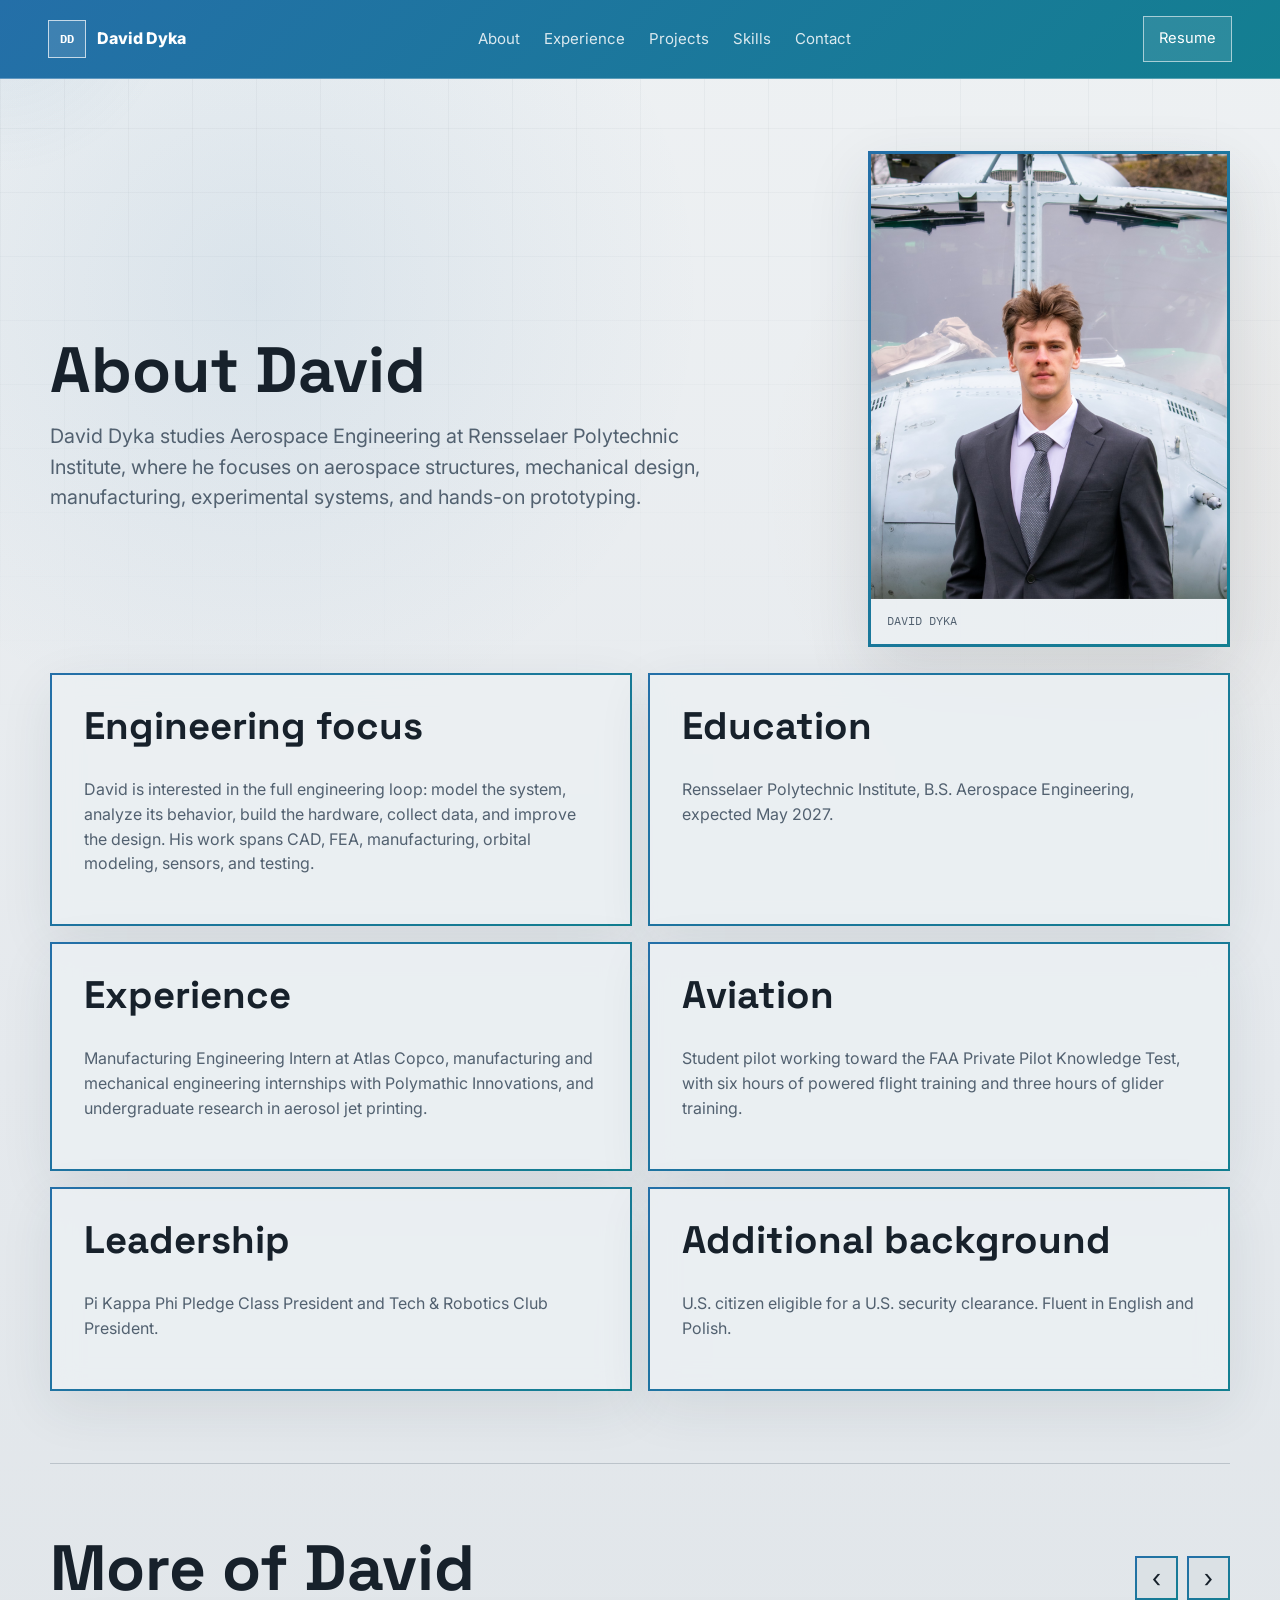
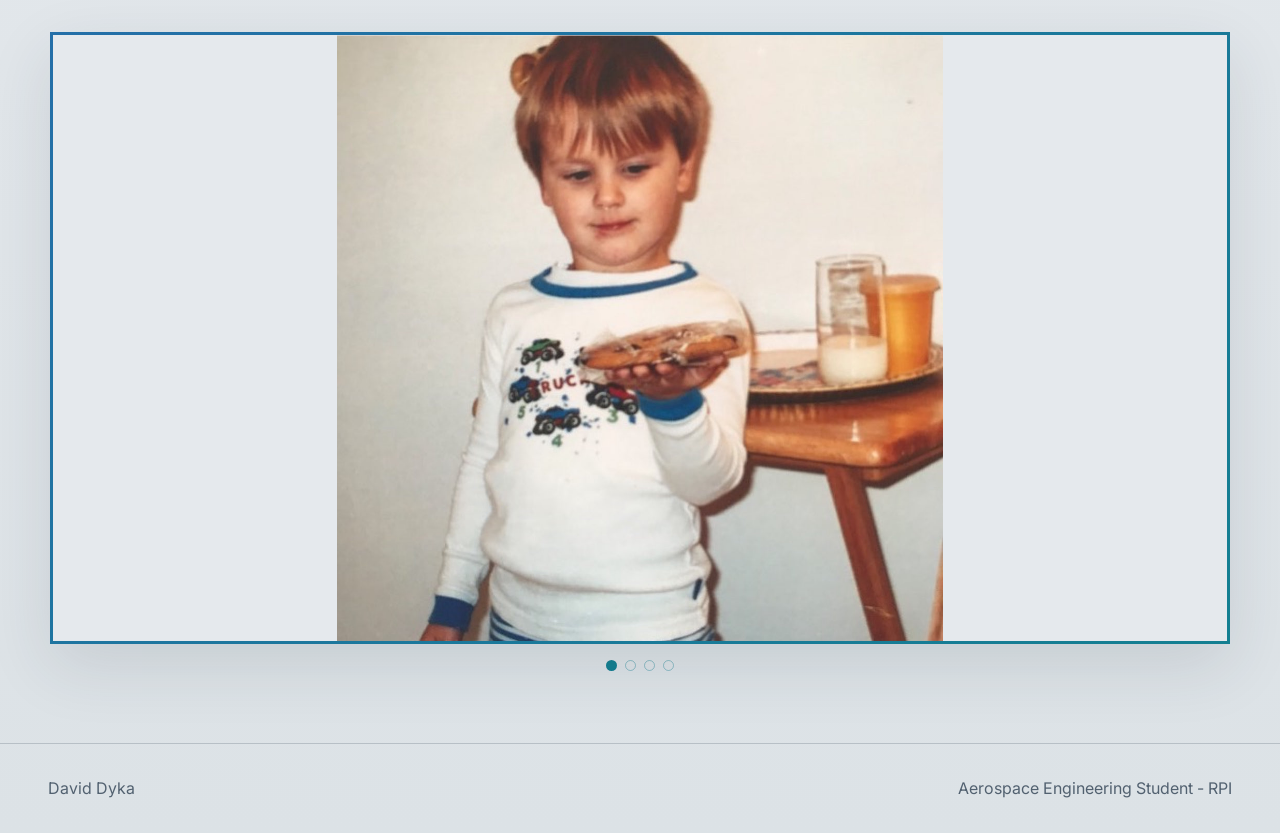
==== about.html @ f2275cb6 "Publish engineering portfolio" ====
<!DOCTYPE html>
<html lang="en">
  <head>
    <meta charset="UTF-8" />
    <meta name="viewport" content="width=device-width, initial-scale=1.0" />
    <title>About | David Dyka</title>
    <link rel="preconnect" href="https://fonts.googleapis.com" />
    <link rel="preconnect" href="https://fonts.gstatic.com" crossorigin />
    <link
      href="https://fonts.googleapis.com/css2?family=IBM+Plex+Mono:wght@500;600&family=Inter:wght@400;500;600;700;800&family=Space+Grotesk:wght@500;600;700&display=swap"
      rel="stylesheet"
    />
    <link rel="stylesheet" href="styles.css" />
  </head>
  <body>
    <div class="cursor-glow" aria-hidden="true"></div>
    <header class="site-header">
      <a href="index.html#top" class="brand" aria-label="David Dyka home">
        <span class="brand-mark">DD</span>
        <span>David Dyka</span>
      </a>
      <nav class="desktop-nav" aria-label="Primary navigation">
        <a href="about.html">About</a>
        <a href="index.html#experience">Experience</a>
        <a href="index.html#projects">Projects</a>
        <a href="index.html#skills">Skills</a>
        <a href="contact.html">Contact</a>
      </nav>
      <a class="nav-resume" href="resume.html">Resume</a>
    </header>

    <main class="page-main section-shell">
      <section class="about-hero">
        <div class="page-hero">
          <h1>About David</h1>
          <p class="hero-statement">
            David Dyka studies Aerospace Engineering at Rensselaer Polytechnic Institute,
            where he focuses on aerospace structures, mechanical design, manufacturing,
            experimental systems, and hands-on prototyping.
          </p>
        </div>
        <figure class="portrait-card reveal">
          <img src="assets/about/david-portrait.png" alt="Portrait of David Dyka" />
          <figcaption>David Dyka</figcaption>
        </figure>
      </section>

      <section class="page-grid">
        <article class="detail-panel reveal">
          <h2>Engineering focus</h2>
          <p>
            David is interested in the full engineering loop: model the system, analyze
            its behavior, build the hardware, collect data, and improve the design. His
            work spans CAD, FEA, manufacturing, orbital modeling, sensors, and testing.
          </p>
        </article>
        <article class="detail-panel reveal">
          <h2>Education</h2>
          <p>
            Rensselaer Polytechnic Institute, B.S. Aerospace Engineering, expected May
            2027.
          </p>
        </article>
        <article class="detail-panel reveal">
          <h2>Experience</h2>
          <p>
            Manufacturing Engineering Intern at Atlas Copco, manufacturing and
            mechanical engineering internships with Polymathic Innovations, and
            undergraduate research in aerosol jet printing.
          </p>
        </article>
        <article class="detail-panel reveal">
          <h2>Aviation</h2>
          <p>
            Student pilot working toward the FAA Private Pilot Knowledge Test, with six
            hours of powered flight training and three hours of glider training.
          </p>
        </article>
        <article class="detail-panel reveal">
          <h2>Leadership</h2>
          <p>
            Pi Kappa Phi Pledge Class President and Tech & Robotics Club President.
          </p>
        </article>
        <article class="detail-panel reveal">
          <h2>Additional background</h2>
          <p>
            U.S. citizen eligible for a U.S. security clearance. Fluent in English and
            Polish.
          </p>
        </article>
      </section>

      <section class="about-slideshow reveal" aria-label="David Dyka life slideshow">
        <div class="section-heading split">
          <div>
            <h2>More of David</h2>
          </div>
          <div class="slideshow-controls" aria-label="Slideshow controls">
            <button class="slide-button" type="button" data-slide-prev aria-label="Previous slide">‹</button>
            <button class="slide-button" type="button" data-slide-next aria-label="Next slide">›</button>
          </div>
        </div>

        <div class="slideshow" data-slideshow>
          <figure class="slide active">
            <img src="assets/about/life-1.jpg" alt="David in the mountains" />
          </figure>
          <figure class="slide">
            <img src="assets/about/life-2.png" alt="David as a child" />
          </figure>
          <figure class="slide">
            <img src="assets/about/life-3.png" alt="David on a jet ski" />
          </figure>
          <figure class="slide">
            <img src="assets/about/life-4.jpg" alt="David at a space exhibit" />
          </figure>
        </div>

        <div class="slide-dots" aria-label="Choose slide">
          <button class="active" type="button" data-slide-dot="0" aria-label="Show slide 1"></button>
          <button type="button" data-slide-dot="1" aria-label="Show slide 2"></button>
          <button type="button" data-slide-dot="2" aria-label="Show slide 3"></button>
          <button type="button" data-slide-dot="3" aria-label="Show slide 4"></button>
        </div>
      </section>
    </main>

    <footer>
      <span>David Dyka</span>
      <span>Aerospace Engineering Student - RPI</span>
    </footer>
    <script src="script.js"></script>
  </body>
</html>
---- styles.css ----
:root {
  --bg: #e5e9ed;
  --bg-2: #d6dce1;
  --panel: rgba(235, 239, 242, 0.92);
  --panel-strong: #e0e5e9;
  --text: #17212b;
  --muted: #526170;
  --soft: #768391;
  --line: rgba(39, 58, 73, 0.2);
  --blue: #246fa8;
  --cyan: #137f91;
  --amber: #b86c26;
  --green: #387e59;
  --accent-gradient: linear-gradient(135deg, var(--blue), var(--cyan));
  --shadow: 0 22px 60px rgba(38, 51, 63, 0.12);
  color-scheme: light;
}

* {
  box-sizing: border-box;
}

html {
  scroll-behavior: smooth;
}

body {
  margin: 0;
  min-height: 100vh;
  background:
    radial-gradient(circle at 20% 12%, rgba(36, 111, 168, 0.09), transparent 28rem),
    radial-gradient(circle at 88% 20%, rgba(184, 108, 38, 0.06), transparent 23rem),
    linear-gradient(180deg, #eef1f3 0%, var(--bg) 44%, #dce2e6 100%);
  color: var(--text);
  font-family: Inter, system-ui, sans-serif;
  line-height: 1.55;
  overflow-x: hidden;
}

body::before {
  content: "";
  position: fixed;
  inset: 0;
  z-index: -2;
  background-image:
    linear-gradient(rgba(39, 58, 73, 0.045) 1px, transparent 1px),
    linear-gradient(90deg, rgba(39, 58, 73, 0.045) 1px, transparent 1px);
  background-size: 64px 64px;
  mask-image: linear-gradient(to bottom, black, transparent 82%);
}

a {
  color: inherit;
  text-decoration: none;
}

img {
  display: block;
  max-width: 100%;
}

button {
  font: inherit;
}

.cursor-glow {
  position: fixed;
  width: 22rem;
  height: 22rem;
  pointer-events: none;
  z-index: -1;
  border-radius: 50%;
  background: radial-gradient(circle, rgba(36, 111, 168, 0.08), transparent 70%);
  transform: translate(-50%, -50%);
}

.site-header {
  position: sticky;
  top: 0;
  z-index: 20;
  display: flex;
  align-items: center;
  justify-content: space-between;
  gap: 1rem;
  padding: 1rem clamp(1rem, 4vw, 3rem);
  border-bottom: 1px solid rgba(255, 255, 255, 0.28);
  background: var(--accent-gradient);
  color: #ffffff;
  backdrop-filter: blur(18px);
}

.brand,
.desktop-nav,
.hero-metrics,
.filter-row {
  display: flex;
  align-items: center;
}

.brand {
  gap: 0.7rem;
  font-weight: 800;
}

.brand-mark {
  display: grid;
  width: 2.35rem;
  height: 2.35rem;
  place-items: center;
  border: 1px solid rgba(255, 255, 255, 0.7);
  background: rgba(255, 255, 255, 0.12);
  color: #ffffff;
  font-family: "IBM Plex Mono", monospace;
  font-size: 0.78rem;
}

.desktop-nav {
  gap: 1.5rem;
  color: rgba(255, 255, 255, 0.84);
  font-size: 0.94rem;
}

.desktop-nav a:hover,
.nav-resume:hover {
  color: #ffffff;
}

.nav-resume {
  padding: 0.65rem 0.95rem;
  border: 1px solid rgba(255, 255, 255, 0.58);
  background: rgba(255, 255, 255, 0.1);
  color: #ffffff;
  font-size: 0.92rem;
}

.section-shell {
  width: min(1180px, calc(100% - 2rem));
  margin: 0 auto;
}

.hero {
  display: grid;
  grid-template-columns: minmax(0, 0.92fr) minmax(23rem, 1.08fr);
  gap: clamp(2rem, 5vw, 5rem);
  min-height: calc(100vh - 4.4rem);
  align-items: center;
  padding: 5rem 0 4rem;
}

.eyebrow,
.section-kicker,
.project-label,
.role-type {
  margin: 0 0 0.9rem;
  color: var(--cyan);
  font-family: "IBM Plex Mono", monospace;
  font-size: 0.76rem;
  font-weight: 600;
  letter-spacing: 0;
  text-transform: uppercase;
}

h1,
h2,
h3,
p {
  margin-top: 0;
}

h1,
h2,
h3 {
  font-family: "Space Grotesk", Inter, sans-serif;
  letter-spacing: 0;
  line-height: 1;
}

.hero h1 {
  margin-bottom: 0.5rem;
  font-size: clamp(4.1rem, 11vw, 9.6rem);
}

.hero h2 {
  margin-bottom: 1.4rem;
  color: #34495b;
  font-size: clamp(1.7rem, 4vw, 3.4rem);
}

.hero-statement {
  max-width: 43rem;
  margin-top: 1.15rem;
  color: var(--muted);
  font-size: clamp(1.04rem, 2vw, 1.24rem);
}

.hero-actions,
.contact-actions {
  display: flex;
  flex-wrap: wrap;
  gap: 0.8rem;
  margin-top: 2rem;
}

.button {
  display: inline-flex;
  align-items: center;
  justify-content: center;
  gap: 0.65rem;
  min-height: 3.15rem;
  padding: 0.8rem 1.15rem;
  border: 1px solid transparent;
  font-weight: 800;
  transition: transform 180ms ease, border-color 180ms ease, background 180ms ease;
}

.button:hover {
  transform: translateY(-2px);
}

.button svg {
  width: 1.1rem;
  fill: none;
  stroke: currentColor;
  stroke-linecap: round;
  stroke-linejoin: round;
  stroke-width: 2;
}

.primary {
  background: var(--accent-gradient);
  color: #ffffff;
}

.secondary {
  border: 2px solid transparent;
  border-image: var(--accent-gradient) 1;
  background: rgba(218, 224, 229, 0.82);
}

.hero-metrics {
  flex-wrap: wrap;
  gap: 0.55rem;
  margin-top: 2rem;
}

.hero-metrics span,
.tags span,
.build-list span {
  border: 2px solid transparent;
  border-image: var(--accent-gradient) 1;
  background: rgba(218, 224, 229, 0.82);
  color: #3e4e5d;
  font-family: "IBM Plex Mono", monospace;
  font-size: 0.78rem;
  font-weight: 600;
}

.hero-metrics span {
  padding: 0.45rem 0.7rem;
}

.hero-visual {
  position: relative;
  min-height: 35rem;
  overflow: hidden;
  border: 5px solid transparent;
  border-image: var(--accent-gradient) 1;
  background: var(--panel-strong);
  box-shadow: var(--shadow);
  transform-style: preserve-3d;
}

.hero-visual img {
  width: 100%;
  height: 100%;
  min-height: 35rem;
  object-fit: cover;
}

.telemetry-panel {
  position: absolute;
  right: 1rem;
  bottom: 1rem;
  z-index: 2;
  width: min(18rem, calc(100% - 2rem));
  padding: 1rem;
  border: 1px solid rgba(19, 127, 145, 0.24);
  background: rgba(226, 231, 235, 0.92);
  backdrop-filter: blur(14px);
}

.telemetry-panel span {
  display: block;
  margin-bottom: 0.35rem;
  color: var(--amber);
  font-family: "IBM Plex Mono", monospace;
  font-size: 0.7rem;
}

.telemetry-panel strong {
  font-family: "Space Grotesk", sans-serif;
  font-size: 1.05rem;
}

.intro,
.contact {
  display: grid;
  grid-template-columns: 0.85fr 1.15fr;
  gap: clamp(1.5rem, 5vw, 5rem);
  align-items: center;
  padding: 5rem 0;
  border-top: 1px solid var(--line);
}

.intro h2,
.section-heading h2,
.hobby-card h2,
.contact h2,
.page-hero h1,
.project-detail h1 {
  max-width: 48rem;
  margin-bottom: 0;
  font-size: clamp(2.1rem, 5vw, 4rem);
}

.intro p:last-child,
.archive .split > p,
.hobby-card p,
.contact p {
  color: var(--muted);
  font-size: 1.05rem;
}

.experience,
.projects,
.skills,
.archive,
.hobbies {
  padding: 4.5rem 0;
}

.section-heading {
  margin-bottom: 2rem;
}

.split {
  display: flex;
  align-items: end;
  justify-content: space-between;
  gap: 2rem;
}

.filter-row {
  flex-wrap: wrap;
  gap: 0.55rem;
}

.filter-button {
  min-height: 2.4rem;
  padding: 0.45rem 0.75rem;
  border: 2px solid transparent;
  border-image: var(--accent-gradient) 1;
  background: rgba(218, 224, 229, 0.84);
  color: var(--muted);
  cursor: pointer;
}

.filter-button.active,
.filter-button:hover {
  background: rgba(196, 215, 222, 0.92);
  color: var(--text);
}

.timeline {
  display: grid;
  gap: 1rem;
  position: relative;
}

.timeline::before {
  content: "";
  position: absolute;
  left: 1.15rem;
  top: 1rem;
  bottom: 1rem;
  width: 1px;
  background: linear-gradient(var(--cyan), rgba(184, 108, 38, 0.34));
}

.experience-card,
.skill-panel,
.hobby-card,
.project-card,
.image-card,
.detail-panel,
.resume-panel {
  border: 2px solid transparent;
  border-image: var(--accent-gradient) 1;
  background: var(--panel);
  box-shadow: 0 16px 50px rgba(38, 51, 63, 0.09);
  backdrop-filter: blur(14px);
}

.experience-card {
  position: relative;
  display: grid;
  grid-template-columns: 12rem minmax(0, 1fr);
  gap: 1.25rem;
  align-items: center;
  margin-left: 3.2rem;
  padding: 1.45rem;
}

.experience-card img {
  width: 100%;
  aspect-ratio: 4 / 3;
  padding: 0.8rem;
  object-fit: contain;
  border: 0;
  background: transparent;
}

.experience-card::before {
  content: "";
  position: absolute;
  left: -2.45rem;
  top: 1.35rem;
  width: 0.8rem;
  height: 0.8rem;
  border: 1px solid var(--cyan);
  background: var(--bg);
  transform: rotate(45deg);
}

.experience-card h3,
.project-card h3,
.skill-panel h3 {
  margin-bottom: 0.45rem;
  font-size: 1.45rem;
}

.org {
  margin-bottom: 0.75rem;
  color: var(--amber);
  font-weight: 800;
}

.experience-card p:last-child,
.project-card p,
.skill-panel p {
  color: var(--muted);
}

.learn-more {
  display: inline-flex;
  margin-top: 0.35rem;
  color: var(--cyan);
  font-family: "IBM Plex Mono", monospace;
  font-size: 0.78rem;
  font-weight: 600;
  text-transform: uppercase;
}

.contact-panel {
  display: grid;
  grid-template-columns: minmax(0, 1fr) minmax(18rem, 0.75fr);
  gap: 1rem;
  align-items: stretch;
}

.contact-card {
  display: flex;
  flex-direction: column;
  justify-content: space-between;
  min-height: 16rem;
}

.contact-links {
  display: grid;
  gap: 0.8rem;
  margin-top: 2rem;
}

.project-grid,
.skill-grid {
  display: grid;
  grid-template-columns: repeat(4, minmax(0, 1fr));
  gap: 1rem;
}

.project-card {
  display: flex;
  min-height: 30rem;
  overflow: hidden;
  flex-direction: column;
  transition: opacity 220ms ease, transform 220ms ease, border-color 220ms ease;
}

.project-card:focus-visible,
.image-card:focus-visible,
.button:focus-visible,
.nav-resume:focus-visible,
.desktop-nav a:focus-visible {
  outline: 2px solid var(--cyan);
  outline-offset: 4px;
}

.project-card.hide {
  display: none;
}

.project-card:hover {
  border-color: rgba(19, 127, 145, 0.4);
}

.project-photo-pair {
  display: grid;
  grid-template-columns: 1fr 1fr;
  height: 12rem;
  border-bottom: 1px solid var(--line);
  background: var(--panel-strong);
}

.project-photo-pair img {
  width: 100%;
  height: 100%;
  object-fit: cover;
}

.project-photo-pair img + img {
  border-left: 1px solid var(--line);
}

.project-cover-image {
  width: 100%;
  height: 12rem;
  object-fit: cover;
  border-bottom: 1px solid var(--line);
  background: var(--panel-strong);
}

.project-visual {
  height: 12rem;
  border-bottom: 1px solid var(--line);
  background-color: #d5dce1;
  background-image:
    linear-gradient(135deg, rgba(19, 127, 145, 0.1), transparent 45%),
    linear-gradient(rgba(39, 58, 73, 0.06) 1px, transparent 1px),
    linear-gradient(90deg, rgba(39, 58, 73, 0.06) 1px, transparent 1px);
  background-size: auto, 28px 28px, 28px 28px;
  position: relative;
}

.project-visual::before,
.project-visual::after {
  content: "";
  position: absolute;
  border: 1px solid rgba(19, 127, 145, 0.4);
}

.shm-visual {
  display: grid;
  place-items: end center;
  padding: 1.2rem;
  background-color: #d3dbe0;
  background-image:
    url("data:image/svg+xml,%3Csvg xmlns='http://www.w3.org/2000/svg' viewBox='0 0 1000 300'%3E%3Cpolyline points='0,150 90,150 120,142 145,166 170,105 195,212 220,50 245,252 270,88 295,195 320,125 345,164 370,142 400,151 1000,151' fill='none' stroke='%23137f91' stroke-width='8' stroke-linejoin='round'/%3E%3C/svg%3E"),
    linear-gradient(rgba(39, 58, 73, 0.08) 1px, transparent 1px),
    linear-gradient(90deg, rgba(39, 58, 73, 0.08) 1px, transparent 1px);
  background-position: center, center, center;
  background-repeat: no-repeat, repeat, repeat;
  background-size: 88% auto, 28px 28px, 28px 28px;
}

.shm-visual::before,
.shm-visual::after {
  display: none;
}

.shm-visual span {
  padding: 0.45rem 0.7rem;
  border: 1px solid var(--line);
  background: rgba(229, 234, 238, 0.92);
  color: var(--muted);
  font-family: "IBM Plex Mono", monospace;
  font-size: 0.72rem;
  text-transform: uppercase;
}

.launcher::before {
  width: 7.5rem;
  height: 2.1rem;
  left: 19%;
  top: 42%;
  transform: rotate(-12deg);
}

.launcher::after {
  width: 3.6rem;
  height: 3.6rem;
  right: 18%;
  top: 35%;
  border-radius: 50%;
}

.wiper::before {
  width: 8rem;
  height: 8rem;
  left: 24%;
  top: 18%;
  border-radius: 50%;
  border-color: rgba(184, 108, 38, 0.38);
}

.wiper::after {
  width: 9rem;
  height: 0.3rem;
  right: 15%;
  top: 56%;
  transform: rotate(-28deg);
}

.aerosol::before {
  width: 0.6rem;
  height: 6rem;
  left: 48%;
  top: 14%;
  background: rgba(19, 127, 145, 0.07);
}

.aerosol::after {
  width: 8rem;
  height: 2.2rem;
  left: 28%;
  bottom: 18%;
  border-color: rgba(56, 126, 89, 0.42);
}

.plant::before {
  width: 7rem;
  height: 4.5rem;
  left: 19%;
  top: 36%;
}

.plant::after {
  width: 4.2rem;
  height: 4.2rem;
  right: 18%;
  top: 31%;
  border-radius: 0.4rem;
  border-color: rgba(56, 126, 89, 0.42);
}

.project-content {
  flex: 1;
  padding: 1.2rem;
  background: rgba(229, 234, 238, 0.98);
  border-top: 1px solid var(--line);
}

.project-content .project-label {
  display: inline-flex;
  margin-bottom: 0.8rem;
  padding: 0.28rem 0.5rem;
  background: rgba(233, 238, 242, 0.9);
}

.tags {
  display: flex;
  flex-wrap: wrap;
  gap: 0.42rem;
  margin-top: 1rem;
}

.tags span {
  padding: 0.3rem 0.48rem;
  font-size: 0.68rem;
}

.spec-row {
  display: grid;
  grid-template-columns: repeat(3, 1fr);
  border-top: 1px solid var(--line);
}

.spec-row span {
  padding: 0.72rem 0.55rem;
  color: var(--soft);
  font-family: "IBM Plex Mono", monospace;
  font-size: 0.68rem;
  text-align: center;
}

.spec-row span + span {
  border-left: 1px solid var(--line);
}

.skill-grid {
  grid-template-columns: repeat(2, minmax(0, 1fr));
}

.skill-panel {
  padding: 1.5rem;
}

.hobby-card {
  padding: clamp(1.4rem, 5vw, 3rem);
  background:
    linear-gradient(135deg, rgba(36, 111, 168, 0.08), transparent 42%),
    linear-gradient(180deg, rgba(226, 231, 235, 0.96), rgba(210, 217, 223, 0.92));
}

.image-card-grid {
  display: grid;
  grid-template-columns: repeat(3, minmax(0, 1fr));
  gap: 1rem;
}

.hobby-grid {
  margin-top: 1rem;
}

.hobby-card .split {
  align-items: center;
}

.hobby-card p {
  max-width: 48rem;
  margin-bottom: 0;
}

.hobby-slideshow {
  height: min(68vh, 40rem);
  margin-top: 1rem;
}

.hobby-slideshow .slide img {
  height: calc(100% - 3.2rem);
  padding: 1rem;
  object-fit: contain;
  background: var(--bg-2);
}

.hobby-slideshow .slide figcaption {
  min-height: 3.2rem;
  background: var(--panel-strong);
  font-weight: 600;
}

.image-card {
  overflow: hidden;
  transition: transform 180ms ease, border-color 180ms ease;
}

.image-card:hover {
  border-color: rgba(19, 127, 145, 0.4);
  transform: translateY(-3px);
}

.image-card img {
  width: 100%;
  aspect-ratio: 16 / 10;
  object-fit: cover;
  border-bottom: 1px solid var(--line);
  background: var(--panel-strong);
}

.image-card h3 {
  margin: 0;
  padding: 1rem;
  font-size: 1.12rem;
}

.archive .image-card {
  border: 1px solid var(--line);
  border-image: none;
}

.page-main {
  padding: 4.5rem 0;
}

.page-hero,
.project-detail {
  padding: clamp(3rem, 8vw, 6rem) 0 3rem;
}

.page-hero p,
.project-detail p,
.detail-panel p,
.resume-panel p,
.project-detail li {
  color: var(--muted);
}

.page-hero h1,
.project-detail h1 {
  margin-bottom: 1rem;
  max-width: 58rem;
}

.page-grid {
  display: grid;
  grid-template-columns: 1fr 1fr;
  gap: 1rem;
}

.about-hero {
  display: grid;
  grid-template-columns: minmax(0, 1fr) minmax(18rem, 0.48fr);
  gap: clamp(1.5rem, 5vw, 4rem);
  align-items: center;
}

.portrait-card {
  margin: 0;
  margin-bottom: 1.6rem;
  overflow: hidden;
  border: 3px solid transparent;
  border-image: var(--accent-gradient) 1;
  background: var(--panel);
  box-shadow: var(--shadow);
}

.portrait-card img {
  width: 100%;
  aspect-ratio: 4 / 5;
  object-fit: cover;
  background: var(--panel-strong);
}

.portrait-card figcaption,
.slide figcaption {
  color: var(--muted);
  font-family: "IBM Plex Mono", monospace;
  font-size: 0.74rem;
  padding: 0.85rem 1rem;
  text-transform: uppercase;
}

.about-slideshow {
  margin-top: 4.5rem;
  padding-top: 4.5rem;
  border-top: 1px solid var(--line);
}

.slideshow-controls {
  display: flex;
  gap: 0.55rem;
}

.slide-button {
  display: grid;
  width: 2.7rem;
  height: 2.7rem;
  place-items: center;
  border: 2px solid transparent;
  border-image: var(--accent-gradient) 1;
  background: rgba(218, 224, 229, 0.86);
  color: var(--text);
  cursor: pointer;
  font-size: 1.6rem;
  line-height: 1;
}

.slide-button:hover {
  background: rgba(196, 215, 222, 0.92);
}

.slideshow {
  position: relative;
  height: min(68vh, 42rem);
  min-height: 28rem;
  overflow: hidden;
  border: 3px solid transparent;
  border-image: var(--accent-gradient) 1;
  background: var(--panel);
  box-shadow: var(--shadow);
}

.slide {
  position: absolute;
  inset: 0;
  display: block;
  margin: 0;
  opacity: 0;
  pointer-events: none;
  transform: translateX(1.2rem);
  transition: opacity 380ms ease, transform 380ms ease;
}

.slide.active {
  opacity: 1;
  pointer-events: auto;
  transform: translateX(0);
}

.slide img {
  width: 100%;
  height: 100%;
  object-fit: contain;
  background: var(--bg);
}

.slide-dots {
  display: flex;
  justify-content: center;
  gap: 0.5rem;
  margin-top: 1rem;
}

.slide-dots button {
  width: 0.7rem;
  height: 0.7rem;
  padding: 0;
  border: 1px solid rgba(19, 127, 145, 0.38);
  border-radius: 999px;
  background: transparent;
  cursor: pointer;
}

.slide-dots button.active {
  background: var(--cyan);
}

.detail-panel,
.resume-panel {
  padding: clamp(1.3rem, 4vw, 2rem);
}

.detail-panel h2,
.resume-panel h2 {
  font-size: clamp(1.6rem, 3vw, 2.4rem);
}

.project-detail-layout {
  display: grid;
  grid-template-columns: minmax(0, 0.8fr) minmax(0, 1.2fr);
  gap: 1.2rem;
  align-items: start;
}

.project-detail-visual {
  min-height: 26rem;
  border: 3px solid transparent;
  border-image: var(--accent-gradient) 1;
}

.project-detail-gallery {
  display: grid;
  gap: 1rem;
}

.project-detail-gallery img {
  width: 100%;
  min-height: 12.5rem;
  object-fit: cover;
  border: 3px solid transparent;
  border-image: var(--accent-gradient) 1;
  background: var(--panel-strong);
}

.project-detail-image {
  width: 100%;
  min-height: 26rem;
  object-fit: cover;
  border: 3px solid transparent;
  border-image: var(--accent-gradient) 1;
  background: var(--panel-strong);
}

.project-bullets {
  margin: 0;
  padding-left: 1.2rem;
}

.project-bullets li + li {
  margin-top: 1rem;
}

.project-note-grid {
  margin-top: 1.2rem;
}

code {
  padding: 0.12rem 0.3rem;
  border: 1px solid var(--line);
  background: var(--bg-2);
  font-family: "IBM Plex Mono", monospace;
  font-size: 0.88em;
}

.case-study-hero {
  padding-bottom: 1rem;
}

.case-study-section {
  display: grid;
  grid-template-columns: minmax(0, 1fr) minmax(19rem, 0.82fr);
  gap: 1.2rem;
  align-items: stretch;
  margin: 1.2rem 0;
}

.case-study-section.image-left {
  grid-template-columns: minmax(19rem, 0.82fr) minmax(0, 1fr);
}

.case-study-section > img {
  width: 100%;
  height: 100%;
  min-height: 22rem;
  object-fit: cover;
  border: 3px solid transparent;
  border-image: var(--accent-gradient) 1;
  background: var(--panel-strong);
  box-shadow: 0 16px 50px rgba(38, 51, 63, 0.09);
}

.case-study-section .detail-panel {
  display: flex;
  flex-direction: column;
  justify-content: center;
}

.back-link {
  display: inline-flex;
  margin-bottom: 1rem;
  color: var(--cyan);
  font-family: "IBM Plex Mono", monospace;
  font-size: 0.78rem;
  font-weight: 600;
  text-transform: uppercase;
}

.resume-frame {
  width: 100%;
  min-height: 70vh;
  border: 3px solid transparent;
  border-image: var(--accent-gradient) 1;
  background: var(--panel-strong);
}

.edit-note {
  border-left: 3px solid var(--amber);
}

.contact {
  align-items: center;
}

footer {
  display: flex;
  justify-content: space-between;
  gap: 1rem;
  padding: 2rem clamp(1rem, 4vw, 3rem);
  border-top: 1px solid var(--line);
  color: var(--muted);
}

.reveal {
  opacity: 0;
  transform: translateY(18px);
  transition: opacity 520ms ease, transform 520ms ease;
}

.reveal.visible {
  opacity: 1;
  transform: translateY(0);
}

@media (max-width: 1000px) {
  .hero,
  .intro,
  .contact {
    grid-template-columns: 1fr;
  }

  .hero {
    min-height: auto;
    padding-top: 3.2rem;
  }

  .hero-visual,
  .hero-visual img {
    min-height: 27rem;
  }

  .project-grid {
    grid-template-columns: repeat(2, minmax(0, 1fr));
  }

  .image-card-grid,
  .page-grid,
  .about-hero,
  .project-detail-layout,
  .contact-panel,
  .case-study-section,
  .case-study-section.image-left {
    grid-template-columns: 1fr 1fr;
  }
}

@media (max-width: 720px) {
  .site-header {
    align-items: center;
  }

  .desktop-nav {
    display: none;
  }

  .brand span:last-child {
    display: none;
  }

  .hero {
    gap: 2rem;
    padding: 2.5rem 0 3rem;
  }

  .hero h1 {
    font-size: clamp(3.4rem, 18vw, 5.4rem);
  }

  .hero h2 {
    font-size: 1.55rem;
  }

  .button {
    width: 100%;
  }

  .hero-actions,
  .contact-actions {
    width: 100%;
  }

  .hero-visual,
  .hero-visual img {
    min-height: 22rem;
  }

  .split {
    display: block;
  }

  .filter-row {
    margin-top: 1.1rem;
  }

  .project-grid,
  .skill-grid,
  .image-card-grid,
  .page-grid,
  .about-hero,
  .project-detail-layout,
  .contact-panel,
  .case-study-section,
  .case-study-section.image-left {
    grid-template-columns: 1fr;
  }

  .project-card {
    min-height: auto;
  }

  .timeline::before {
    left: 0.4rem;
  }

  .experience-card {
    grid-template-columns: 1fr;
    margin-left: 1.8rem;
  }

  .experience-card::before {
    left: -1.8rem;
  }

  footer {
    flex-direction: column;
  }
}
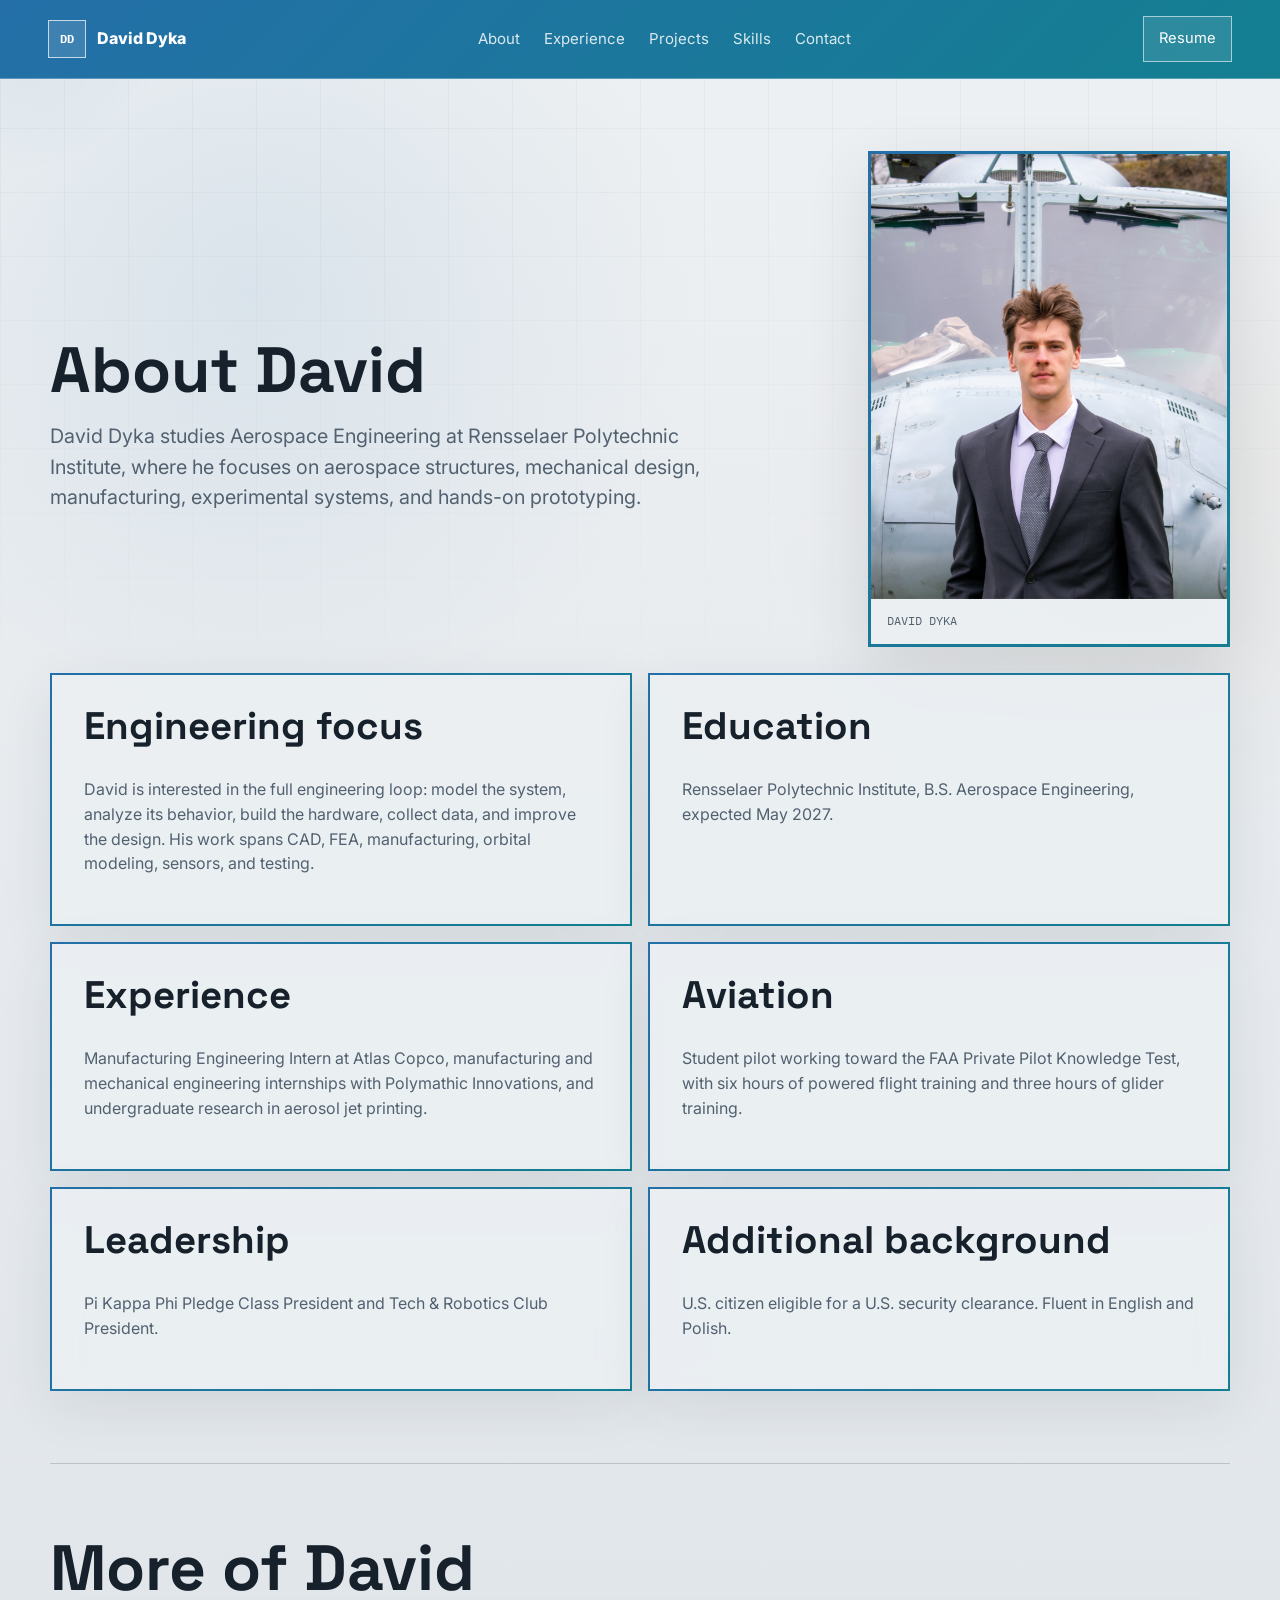
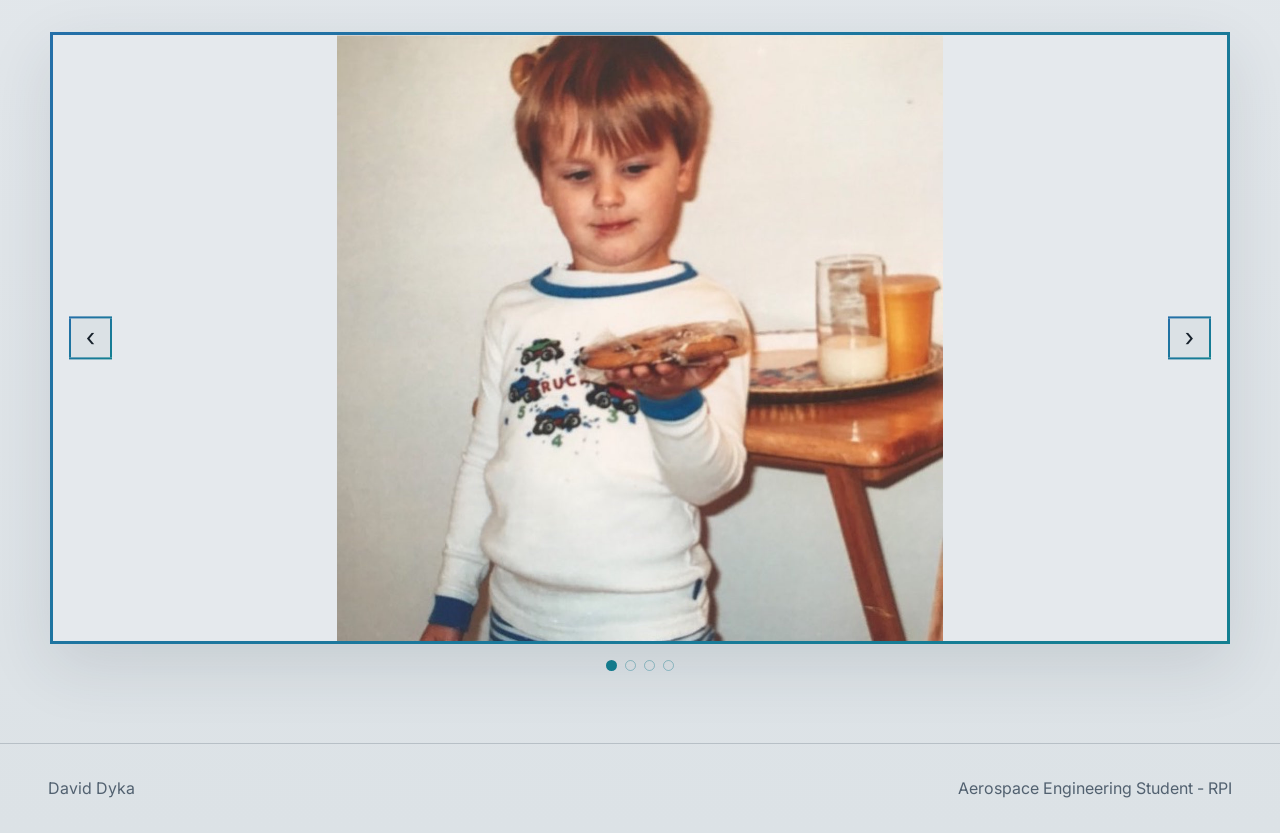
==== commit 6a4a4c6b: "Reposition slideshow navigation" ====
--- a/about.html
+++ b/about.html
@@ -96,10 +96,6 @@
           <div>
             <h2>More of David</h2>
           </div>
-          <div class="slideshow-controls" aria-label="Slideshow controls">
-            <button class="slide-button" type="button" data-slide-prev aria-label="Previous slide">‹</button>
-            <button class="slide-button" type="button" data-slide-next aria-label="Next slide">›</button>
-          </div>
         </div>
 
         <div class="slideshow" data-slideshow>
@@ -115,6 +111,10 @@
           <figure class="slide">
             <img src="assets/about/life-4.jpg" alt="David at a space exhibit" />
           </figure>
+          <div class="slideshow-controls slideshow-controls-overlay" aria-label="Slideshow controls">
+            <button class="slide-button" type="button" data-slide-prev aria-label="Previous slide">&lsaquo;</button>
+            <button class="slide-button" type="button" data-slide-next aria-label="Next slide">&rsaquo;</button>
+          </div>
         </div>
 
         <div class="slide-dots" aria-label="Choose slide">
--- a/styles.css
+++ b/styles.css
@@ -850,6 +850,22 @@
   gap: 0.55rem;
 }
 
+.slideshow-controls-overlay {
+  position: absolute;
+  top: 50%;
+  right: 1rem;
+  left: 1rem;
+  z-index: 4;
+  display: flex;
+  justify-content: space-between;
+  pointer-events: none;
+  transform: translateY(-50%);
+}
+
+.hobby-slideshow .slideshow-controls-overlay {
+  top: calc(50% - 1.6rem);
+}
+
 .slide-button {
   display: grid;
   width: 2.7rem;
@@ -862,6 +878,7 @@
   cursor: pointer;
   font-size: 1.6rem;
   line-height: 1;
+  pointer-events: auto;
 }
 
 .slide-button:hover {
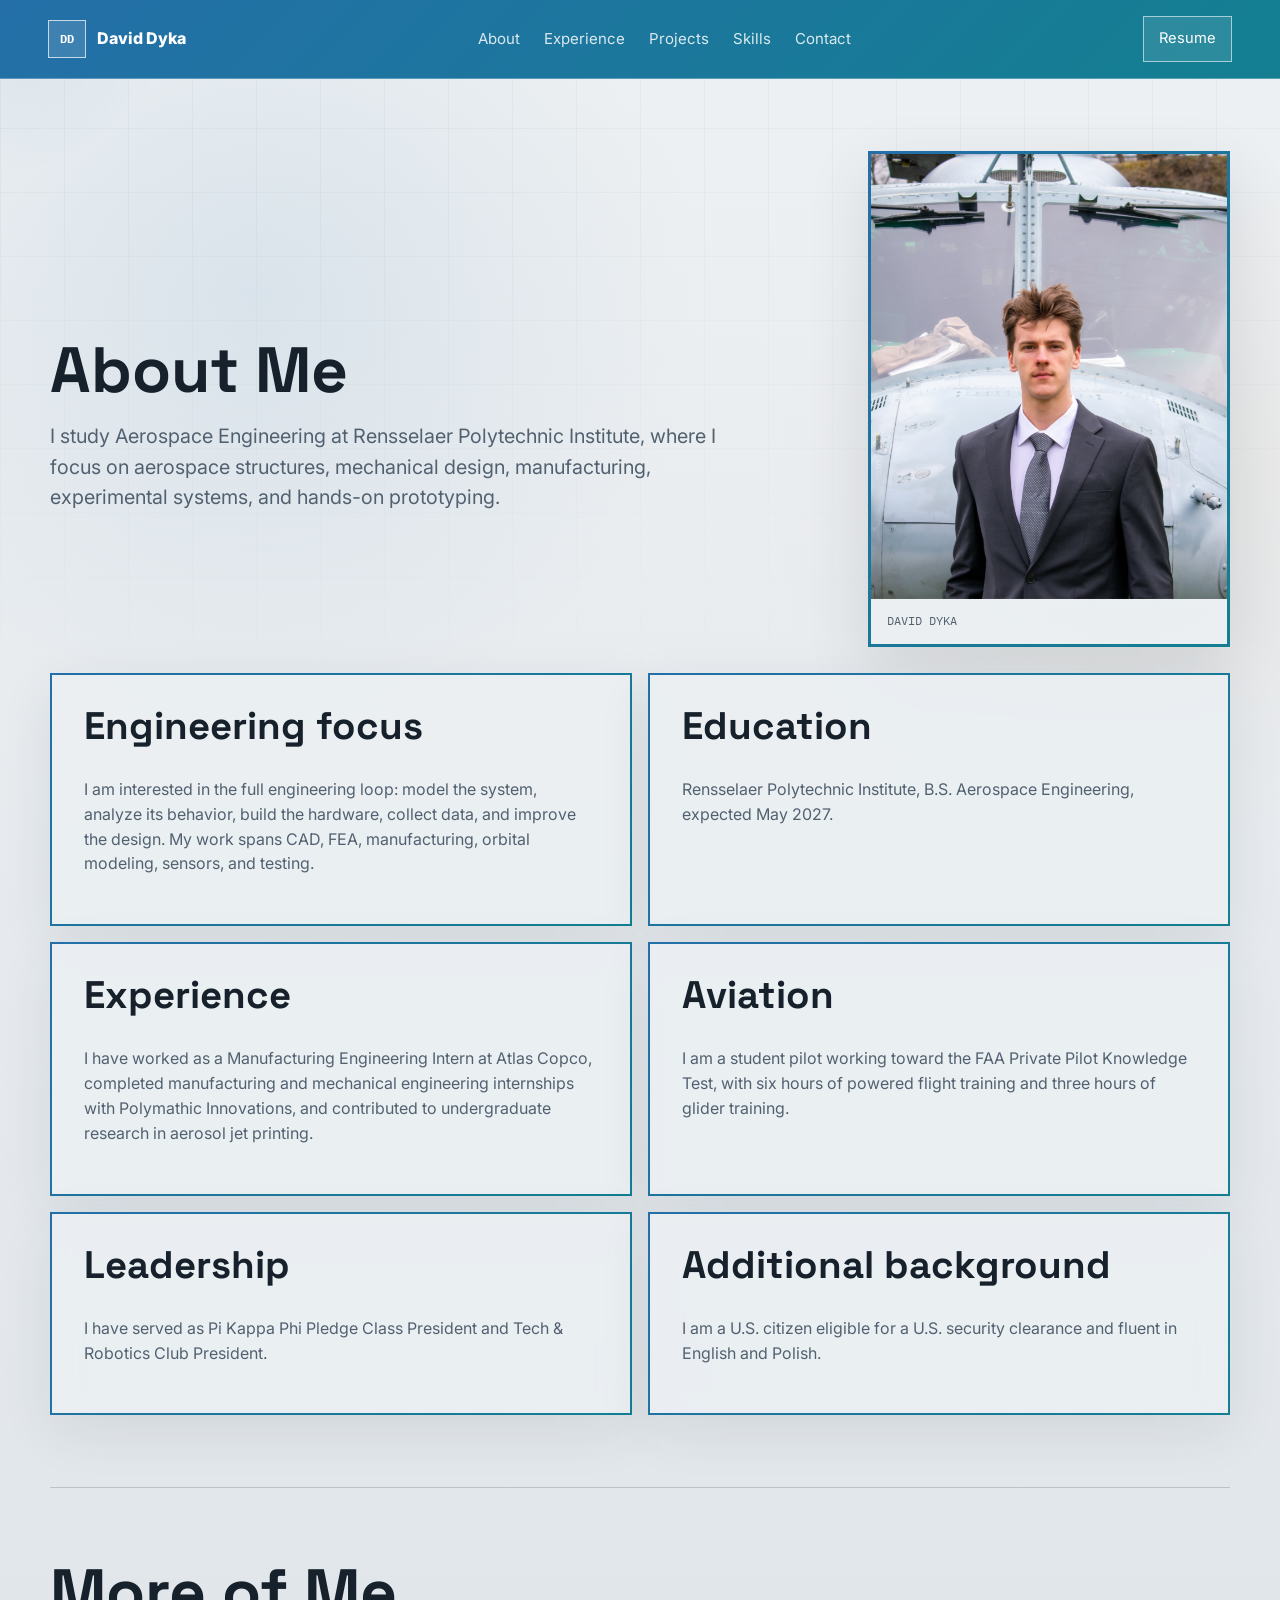
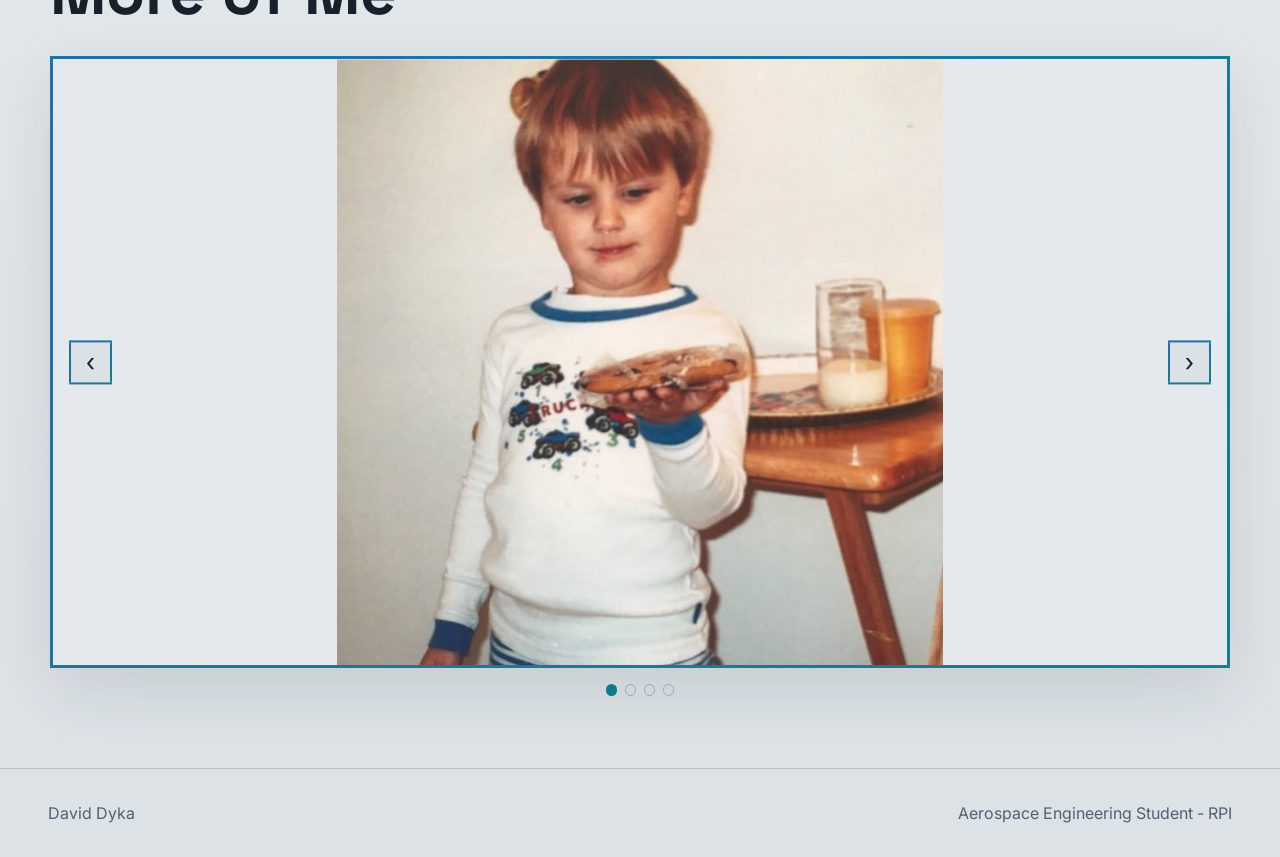
==== commit 5966fb44: "Rewrite portfolio bio copy in first person" ====
--- a/about.html
+++ b/about.html
@@ -32,10 +32,10 @@
     <main class="page-main section-shell">
       <section class="about-hero">
         <div class="page-hero">
-          <h1>About David</h1>
+          <h1>About Me</h1>
           <p class="hero-statement">
-            David Dyka studies Aerospace Engineering at Rensselaer Polytechnic Institute,
-            where he focuses on aerospace structures, mechanical design, manufacturing,
+            I study Aerospace Engineering at Rensselaer Polytechnic Institute,
+            where I focus on aerospace structures, mechanical design, manufacturing,
             experimental systems, and hands-on prototyping.
           </p>
         </div>
@@ -49,8 +49,8 @@
         <article class="detail-panel reveal">
           <h2>Engineering focus</h2>
           <p>
-            David is interested in the full engineering loop: model the system, analyze
-            its behavior, build the hardware, collect data, and improve the design. His
+            I am interested in the full engineering loop: model the system, analyze
+            its behavior, build the hardware, collect data, and improve the design. My
             work spans CAD, FEA, manufacturing, orbital modeling, sensors, and testing.
           </p>
         </article>
@@ -64,28 +64,28 @@
         <article class="detail-panel reveal">
           <h2>Experience</h2>
           <p>
-            Manufacturing Engineering Intern at Atlas Copco, manufacturing and
-            mechanical engineering internships with Polymathic Innovations, and
-            undergraduate research in aerosol jet printing.
+            I have worked as a Manufacturing Engineering Intern at Atlas Copco, completed
+            manufacturing and mechanical engineering internships with Polymathic
+            Innovations, and contributed to undergraduate research in aerosol jet printing.
           </p>
         </article>
         <article class="detail-panel reveal">
           <h2>Aviation</h2>
           <p>
-            Student pilot working toward the FAA Private Pilot Knowledge Test, with six
+            I am a student pilot working toward the FAA Private Pilot Knowledge Test, with six
             hours of powered flight training and three hours of glider training.
           </p>
         </article>
         <article class="detail-panel reveal">
           <h2>Leadership</h2>
           <p>
-            Pi Kappa Phi Pledge Class President and Tech & Robotics Club President.
+            I have served as Pi Kappa Phi Pledge Class President and Tech & Robotics Club President.
           </p>
         </article>
         <article class="detail-panel reveal">
           <h2>Additional background</h2>
           <p>
-            U.S. citizen eligible for a U.S. security clearance. Fluent in English and
+            I am a U.S. citizen eligible for a U.S. security clearance and fluent in English and
             Polish.
           </p>
         </article>
@@ -94,7 +94,7 @@
       <section class="about-slideshow reveal" aria-label="David Dyka life slideshow">
         <div class="section-heading split">
           <div>
-            <h2>More of David</h2>
+            <h2>More of Me</h2>
           </div>
         </div>
 
--- a/styles.css
+++ b/styles.css
@@ -696,12 +696,94 @@
   border-left: 1px solid var(--line);
 }
 
-.skill-grid {
-  grid-template-columns: repeat(2, minmax(0, 1fr));
-}
-
-.skill-panel {
-  padding: 1.5rem;
+.skills-heading p {
+  margin-top: 0.45rem;
+  color: var(--muted);
+  font-size: 1.05rem;
+}
+
+.skill-tool-grid {
+  display: grid;
+  grid-template-columns: repeat(4, minmax(0, 1fr));
+  gap: 1rem;
+}
+
+.skill-tool {
+  min-height: 12rem;
+  padding: 1.35rem;
+  border: 2px solid transparent;
+  border-image: var(--accent-gradient) 1;
+  background: var(--panel);
+  box-shadow: 0 14px 35px rgba(38, 51, 63, 0.08);
+  transition: transform 180ms ease, box-shadow 180ms ease;
+}
+
+.skill-tool:hover {
+  transform: translateY(-4px);
+  box-shadow: 0 20px 42px rgba(38, 51, 63, 0.13);
+}
+
+.skill-logo {
+  display: flex;
+  align-items: center;
+  height: 4.2rem;
+  margin-bottom: 1rem;
+}
+
+.skill-logo img {
+  width: 3.8rem;
+  height: 3.8rem;
+  object-fit: contain;
+  object-position: left center;
+  background: transparent;
+}
+
+.skill-logo-wide img {
+  width: 6.8rem;
+}
+
+.skill-logo-brand {
+  height: 4.8rem;
+}
+
+.skill-logo-brand img {
+  width: 12rem;
+  height: 4.8rem;
+}
+
+.skill-tool h3 {
+  margin-bottom: 0.25rem;
+  font-size: 1.3rem;
+}
+
+.skill-tool p {
+  color: var(--muted);
+  font-size: 0.9rem;
+}
+
+.capability-panel {
+  margin-top: 1rem;
+  padding: clamp(1.25rem, 3vw, 2rem);
+  border: 2px solid transparent;
+  border-image: var(--accent-gradient) 1;
+  background: rgba(235, 239, 242, 0.72);
+}
+
+.capability-list {
+  display: flex;
+  flex-wrap: wrap;
+  gap: 0.65rem;
+  margin-top: 1rem;
+}
+
+.capability-list span {
+  padding: 0.65rem 0.85rem;
+  border: 1px solid rgba(19, 127, 145, 0.48);
+  background: rgba(255, 255, 255, 0.34);
+  color: var(--text);
+  font-family: "IBM Plex Mono", monospace;
+  font-size: 0.76rem;
+  font-weight: 600;
 }
 
 .hobby-card {
@@ -770,11 +852,6 @@
   margin: 0;
   padding: 1rem;
   font-size: 1.12rem;
-}
-
-.archive .image-card {
-  border: 1px solid var(--line);
-  border-image: none;
 }
 
 .page-main {
@@ -1035,6 +1112,12 @@
   box-shadow: 0 16px 50px rgba(38, 51, 63, 0.09);
 }
 
+.case-study-section > img.project-figure {
+  object-fit: contain;
+  padding: 0.7rem;
+  background: #ffffff;
+}
+
 .case-study-section .detail-panel {
   display: flex;
   flex-direction: column;
@@ -1108,6 +1191,10 @@
     grid-template-columns: repeat(2, minmax(0, 1fr));
   }
 
+  .skill-tool-grid {
+    grid-template-columns: repeat(2, minmax(0, 1fr));
+  }
+
   .image-card-grid,
   .page-grid,
   .about-hero,
@@ -1168,7 +1255,6 @@
   }
 
   .project-grid,
-  .skill-grid,
   .image-card-grid,
   .page-grid,
   .about-hero,
@@ -1179,6 +1265,19 @@
     grid-template-columns: 1fr;
   }
 
+  .skill-tool-grid {
+    grid-template-columns: repeat(2, minmax(0, 1fr));
+  }
+
+  .skill-tool {
+    min-height: 11rem;
+  }
+
+  .capability-list span {
+    flex: 1 1 11rem;
+    text-align: center;
+  }
+
   .project-card {
     min-height: auto;
   }
@@ -1200,3 +1299,46 @@
     flex-direction: column;
   }
 }
+
+@media (max-width: 520px) {
+  .skill-tool-grid {
+    grid-template-columns: 1fr;
+  }
+
+  .skill-tool {
+    display: grid;
+    grid-template-columns: 4.5rem minmax(0, 1fr);
+    grid-template-rows: auto auto;
+    column-gap: 1rem;
+    min-height: auto;
+  }
+
+  .skill-logo {
+    grid-row: 1 / 3;
+    height: 4rem;
+    margin-bottom: 0;
+  }
+
+  .skill-logo img,
+  .skill-logo-wide img {
+    max-width: 4rem;
+  }
+
+  .skill-tool-brand {
+    display: block;
+  }
+
+  .skill-tool-brand .skill-logo {
+    width: 100%;
+    margin-bottom: 0.75rem;
+  }
+
+  .skill-tool-brand .skill-logo img {
+    width: 11rem;
+    max-width: 100%;
+  }
+
+  .capability-list span {
+    flex-basis: 100%;
+  }
+}
